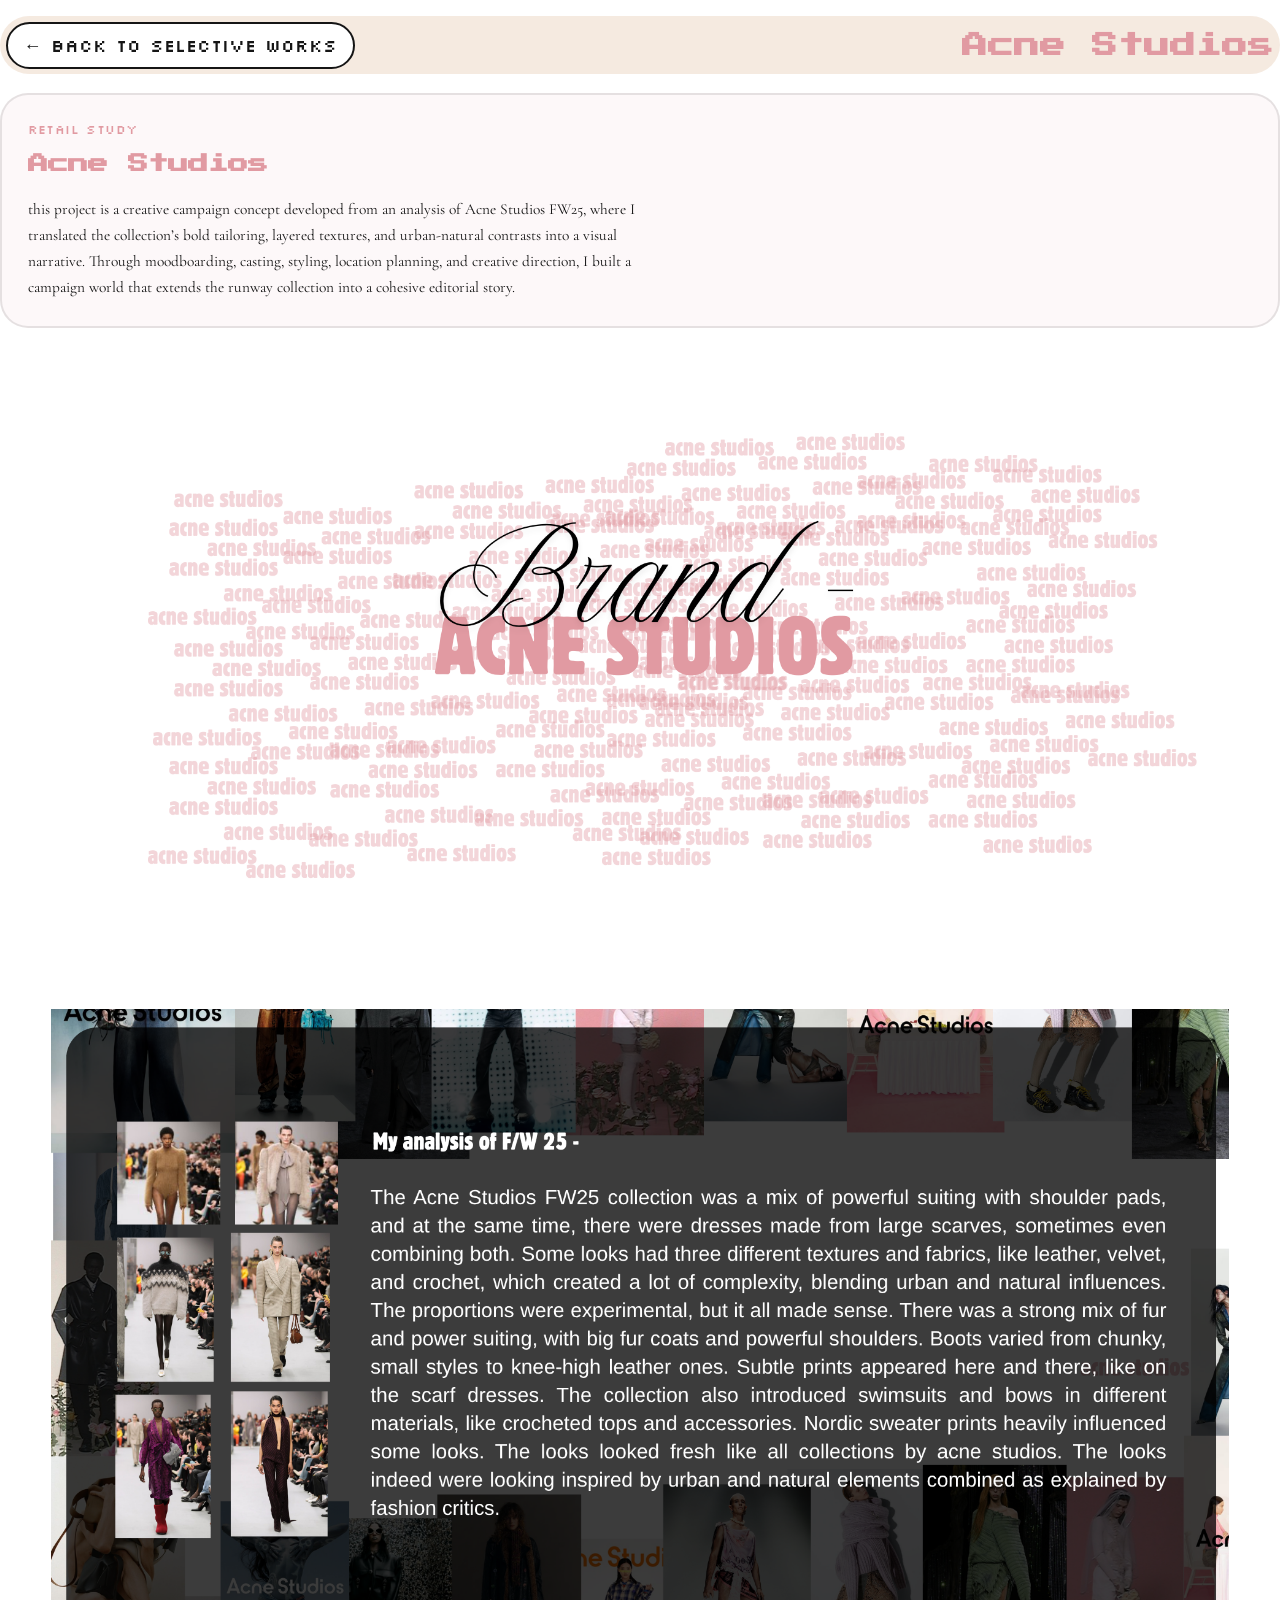
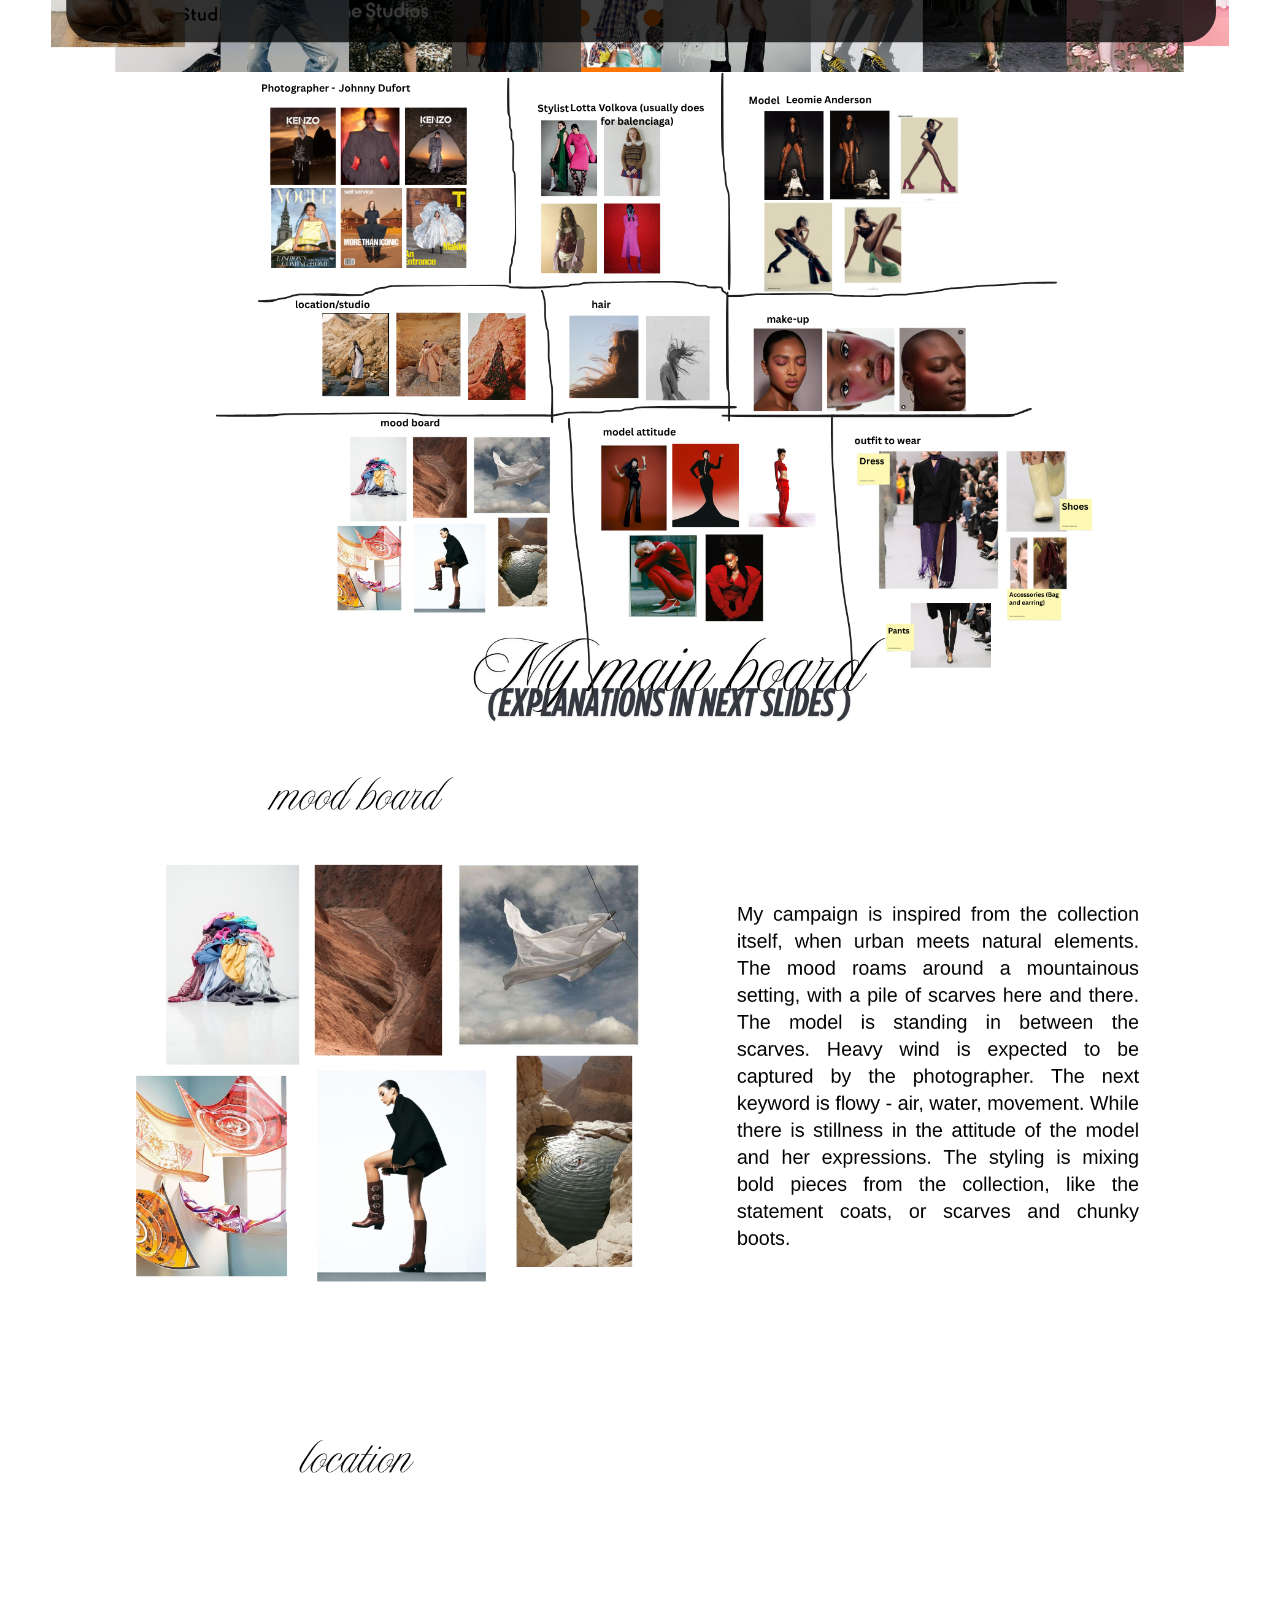
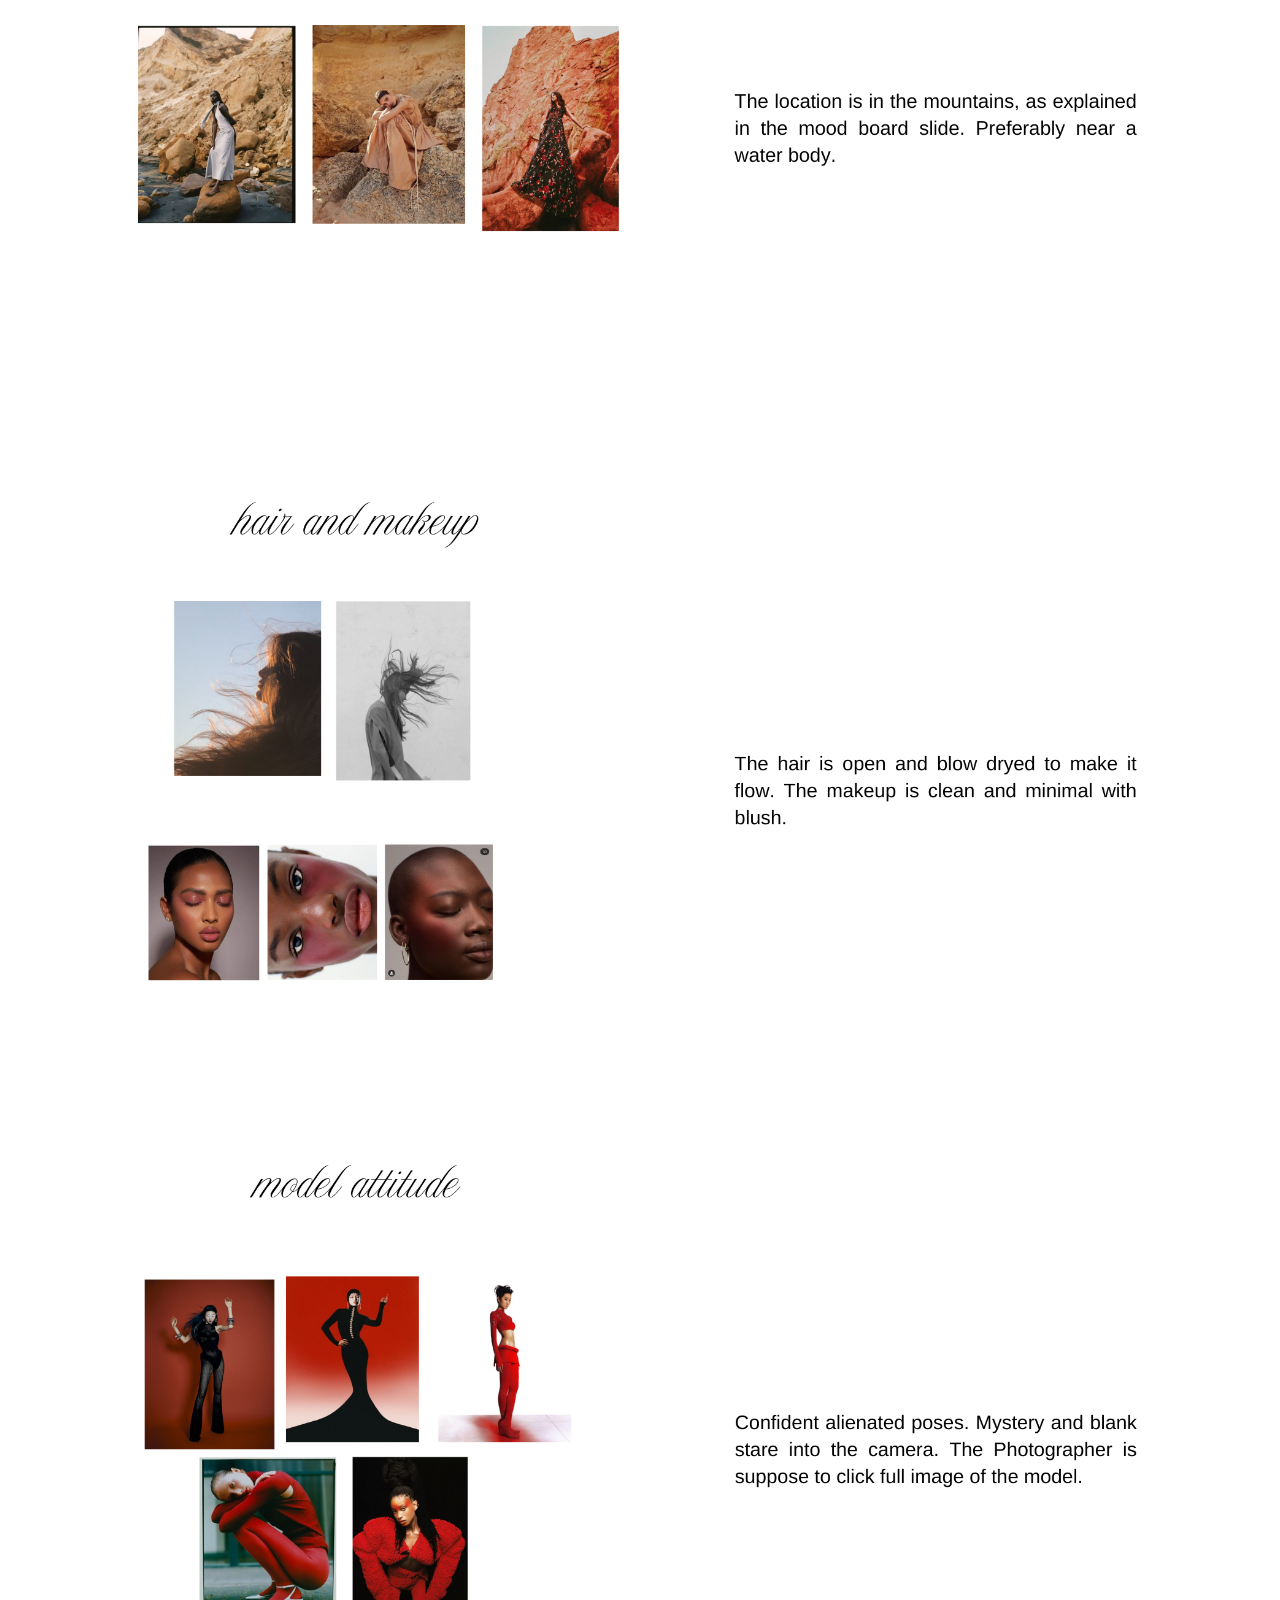
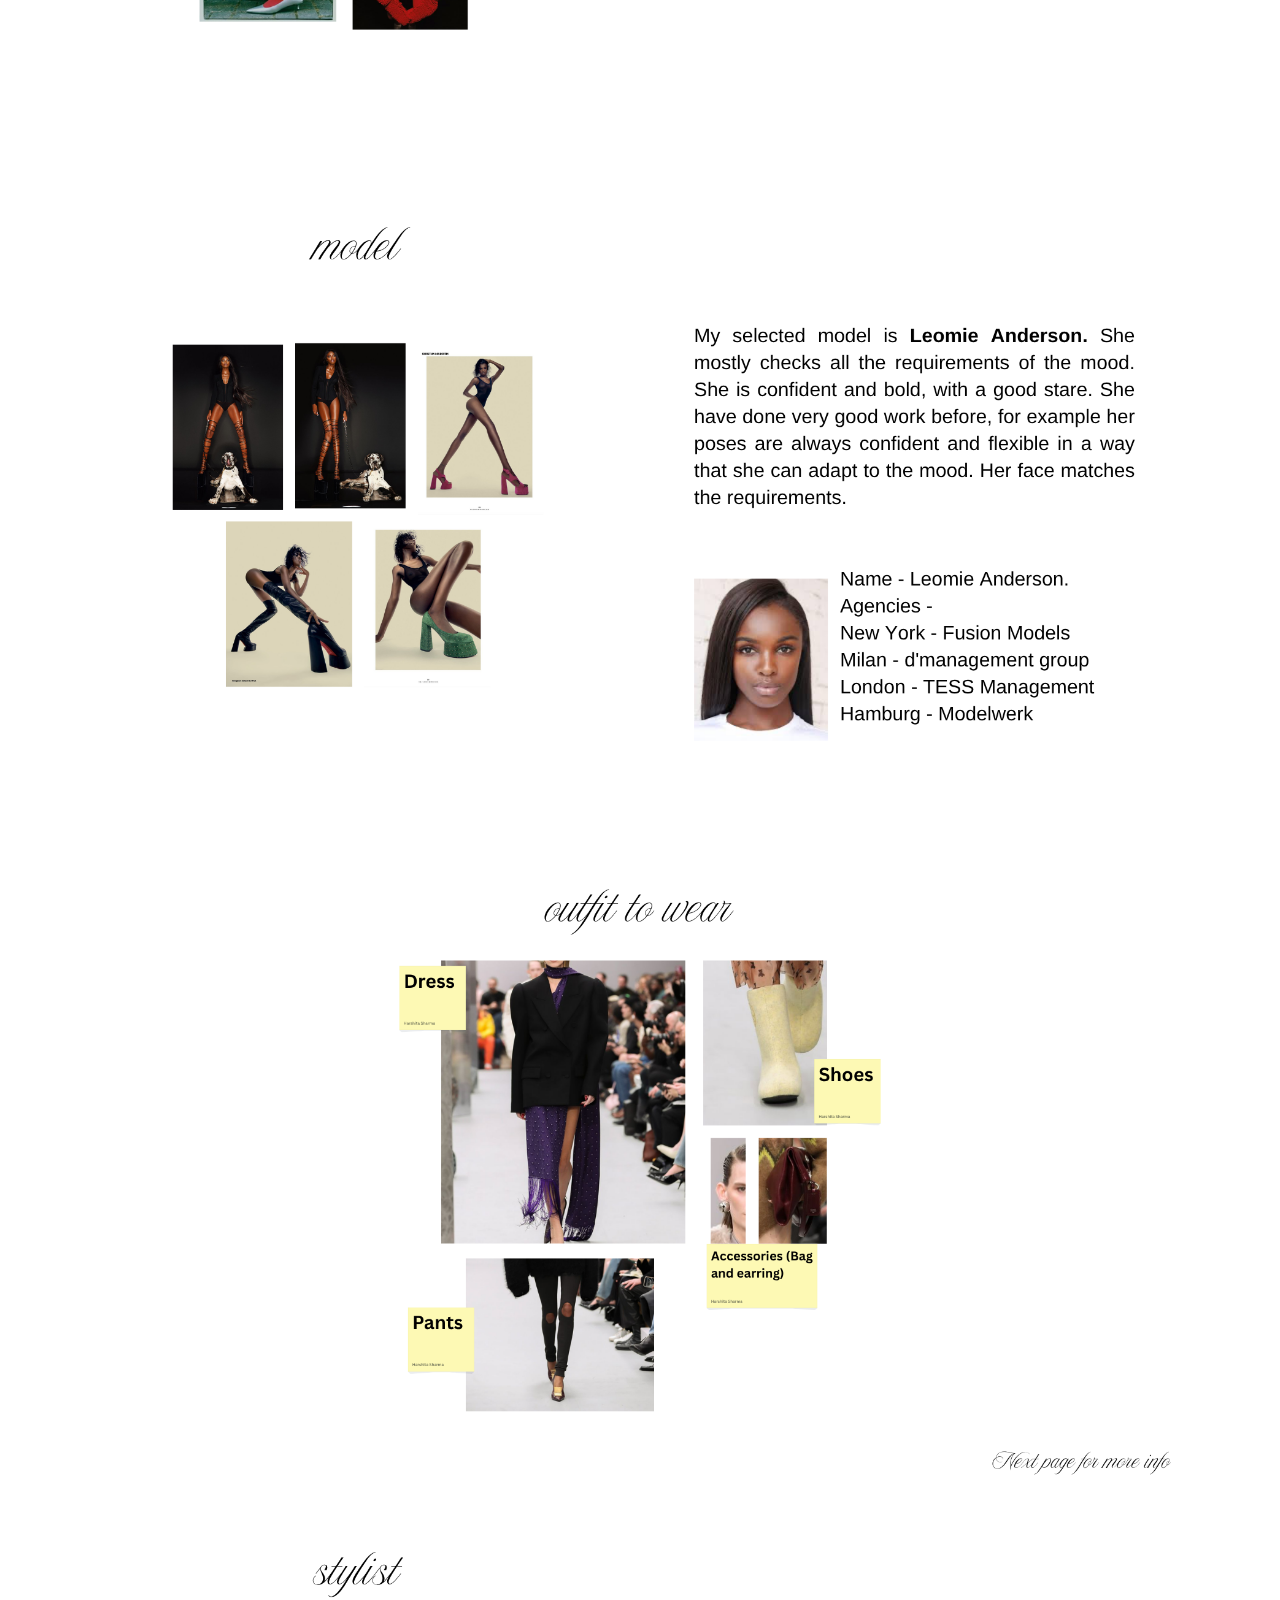
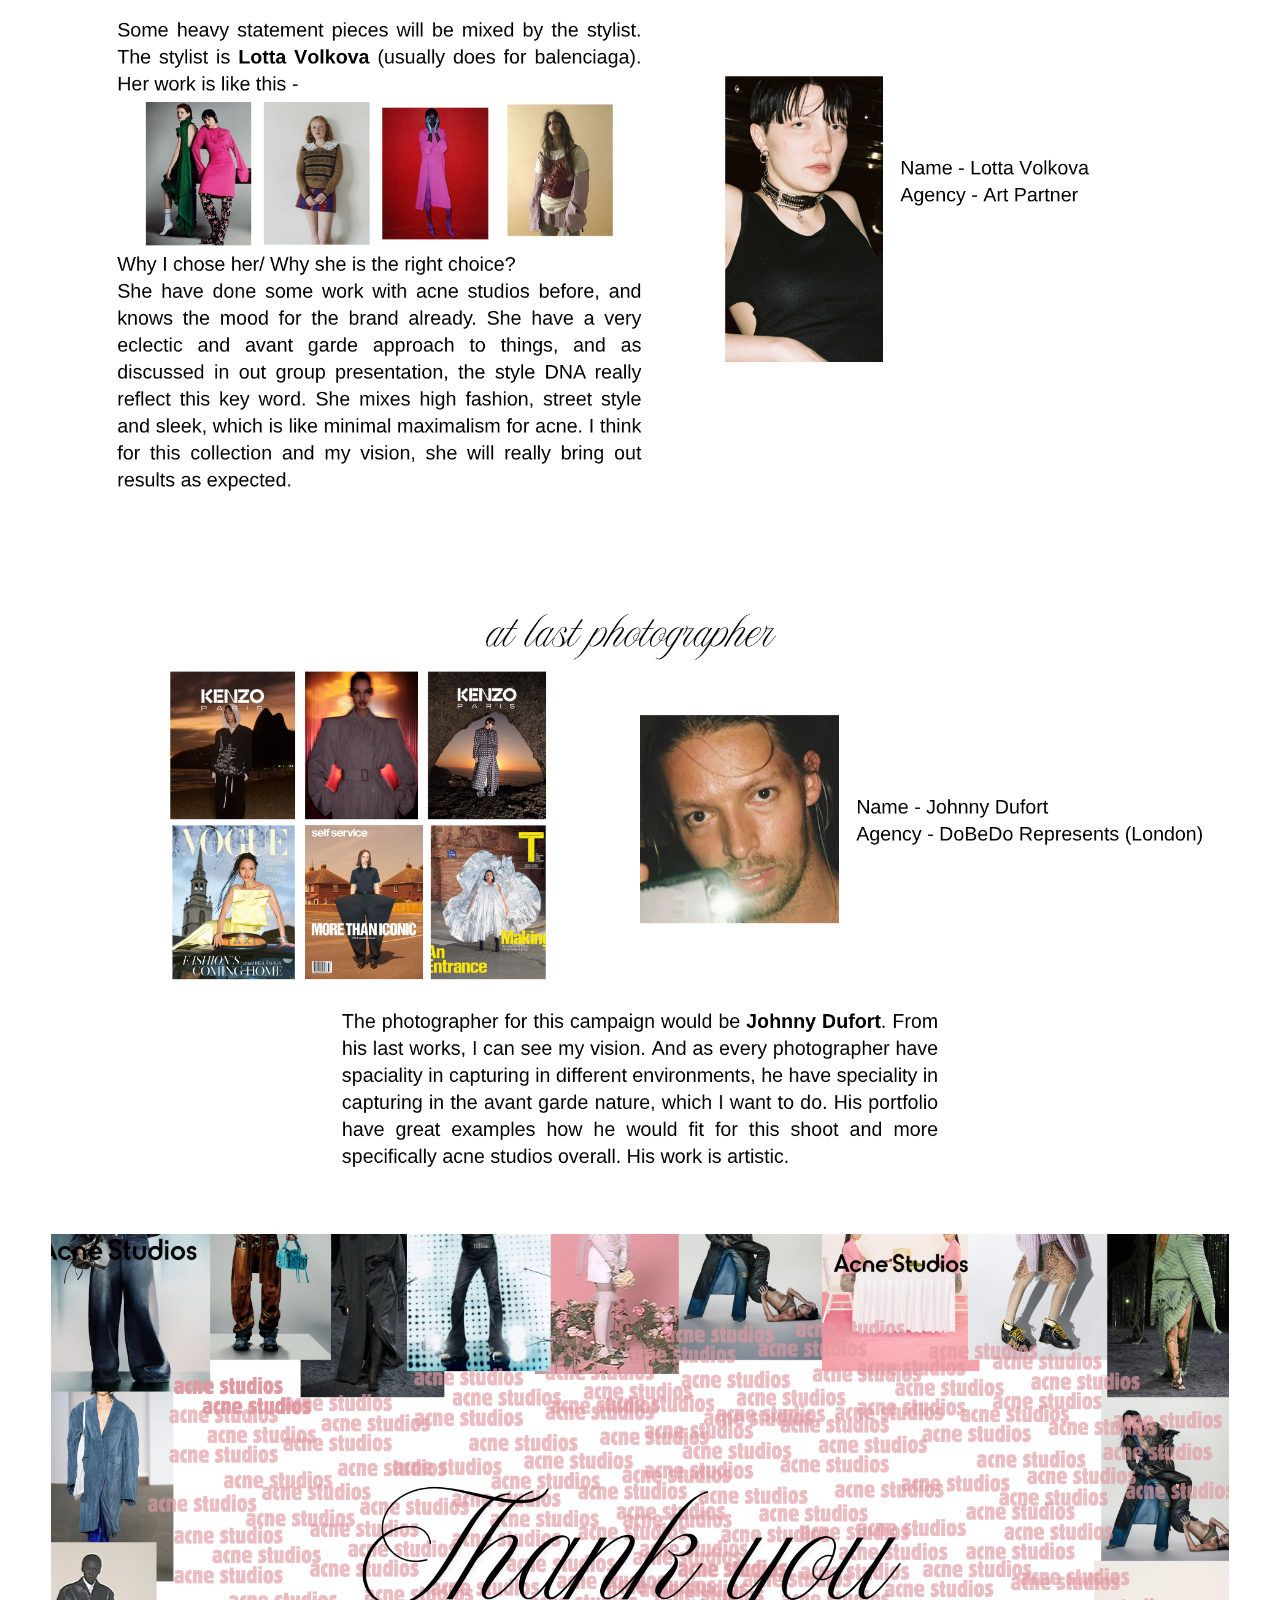
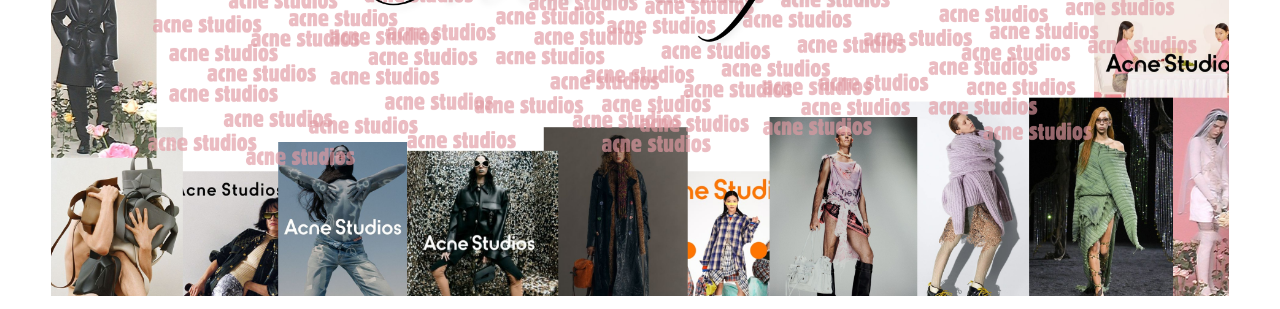
==== acne-studio.html @ fe0b685f "Initial commit — Harshita Sharma portfolio website Co-Authored-By: Claude Sonnet 4.6 <noreply@anthro" ====
<!doctype html>
<html lang="en">
  <head>
    <meta charset="UTF-8" />
    <meta name="viewport" content="width=device-width, initial-scale=1.0" />
    <title>Acne Studios</title>
    <link rel="preconnect" href="https://fonts.googleapis.com" />
    <link rel="preconnect" href="https://fonts.gstatic.com" crossorigin />
    <link
      href="https://fonts.googleapis.com/css2?family=Press+Start+2P&family=Silkscreen:wght@400;700&family=Cormorant+Garamond:ital,wght@0,400;0,600;1,400&display=swap"
      rel="stylesheet"
    />
    <style>
      :root {
        --bg: #ffffff;
        --ink: #141414;
        --accent: #e19aa2;
      }

      * {
        box-sizing: border-box;
      }

      html,
      body {
        margin: 0;
        padding: 0;
        background: var(--bg);
        color: var(--ink);
        scroll-behavior: smooth;
      }

      body {
        font-family: "Cormorant Garamond", Georgia, serif;
        font-size: 18px;
        -webkit-font-smoothing: antialiased;
      }

      .page {
        min-height: 100vh;
        display: flex;
        flex-direction: column;
        padding: 1rem 0 0.8rem;
      }

      .topbar {
        display: flex;
        align-items: center;
        justify-content: space-between;
        gap: 1rem;
        margin-bottom: 0.8rem;
        max-width: 1500px;
        width: 100%;
        align-self: center;
        position: sticky;
        top: 0.75rem;
        z-index: 10;
        padding: 0.35rem;
        border-radius: 999px;
        backdrop-filter: blur(16px);
        background: rgba(241, 226, 213, 0.72);
      }

      .back-link {
        display: inline-block;
        font-family: "Silkscreen", sans-serif;
        text-decoration: none;
        color: #151515;
        border: 2px solid #151515;
        border-radius: 999px;
        padding: 0.6rem 1rem;
        background: #fff;
        transition: transform 160ms ease, box-shadow 160ms ease;
      }

      .back-link:hover,
      .back-link:focus-visible {
        transform: translateY(-2px);
        box-shadow: 0 10px 18px rgba(0, 0, 0, 0.08);
      }

      h1 {
        margin: 0;
        font-family: "Press Start 2P", cursive;
        font-size: clamp(1.2rem, 2vw, 2.2rem);
        color: var(--accent);
      }

      .title-wrap {
        width: 100%;
        max-width: 1500px;
        align-self: center;
        margin: 0.35rem 0 1.2rem;
        padding: clamp(1rem, 2.2vw, 1.6rem);
        border: 2px solid rgba(20, 20, 20, 0.1);
        border-radius: 28px;
        background: rgba(253, 248, 249, 0.9);
      }

      .kicker {
        margin: 0 0 0.8rem;
        font-family: "Silkscreen", sans-serif;
        letter-spacing: 0.03em;
        font-size: 0.82rem;
        color: var(--accent);
      }

      .title-wrap h2 {
        margin: 0;
        font-family: "Press Start 2P", cursive;
        font-size: clamp(1rem, 1.6vw, 1.3rem);
        line-height: 1.45;
        color: var(--accent);
      }

      .summary {
        margin: 1rem 0 0;
        max-width: 90ch;
        font-size: clamp(0.96rem, 1.2vw, 1.08rem);
        line-height: 1.7;
      }

      .gallery-shell {
        width: 100%;
        max-width: 1500px;
        align-self: center;
        padding-inline: clamp(0.8rem, 4vw, 3.4rem);
      }

      .gallery {
        width: 100%;
        display: grid;
        gap: 0;
      }

      .photo-card {
        width: 100%;
        margin: 0;
        border: 0;
        border-radius: 0;
        background: transparent;
        box-shadow: none;
        overflow: hidden;
        padding: 0;
      }

      .photo-card img {
        display: block;
        width: 100%;
        height: auto;
        border-radius: 0;
        object-fit: contain;
        background: transparent;
      }

      .reveal-on-scroll {
        opacity: 0;
        transform: translateY(18px);
        transition:
          opacity 0.72s cubic-bezier(0.22, 1, 0.36, 1),
          transform 0.72s cubic-bezier(0.22, 1, 0.36, 1);
        transition-delay: var(--reveal-delay, 0ms);
      }

      .reveal-on-scroll.is-visible {
        opacity: 1;
        transform: translateY(0);
      }

      @media (prefers-reduced-motion: reduce) {
        .reveal-on-scroll,
        .reveal-on-scroll.is-visible {
          opacity: 1;
          transform: none;
          transition: none;
        }
      }

      @media (max-width: 760px) {
        .page {
          padding: 0.9rem 0 0.6rem;
        }

        .topbar {
          flex-direction: column;
          align-items: flex-start;
          position: static;
          border-radius: 28px;
          margin-inline: 0.9rem;
        }

        .title-wrap {
          margin-inline: 0.9rem;
        }

        .gallery-shell {
          padding-inline: 0.9rem;
        }
      }
    </style>
    <script>if(window.self!==window.top){document.write('<style>.topbar,.back-link{display:none!important}</style>');}</script>
  </head>
  <body>
    <main class="page">
      <div class="topbar">
        <a class="back-link" href="selective-works.html">← Back to Selective works</a>
        <h1>Acne Studios</h1>
      </div>

      <section class="title-wrap" aria-label="Project description">
        <p class="kicker">RETAIL STUDY</p>
        <h2>Acne Studios</h2>
        <p class="summary">
          this project is a creative campaign concept developed from an analysis of Acne Studios FW25,
          where I translated the collection’s bold tailoring, layered textures, and urban-natural
          contrasts into a visual narrative. Through moodboarding, casting, styling, location planning,
          and creative direction, I built a campaign world that extends the runway collection into a
          cohesive editorial story.
        </p>
      </section>

      <section class="gallery-shell" aria-label="Acne Studios image sequence">
        <div class="gallery" id="gallery"></div>
      </section>
    </main>

    <script>
      const imageFiles = [
        "2.png",
        "3.png",
        "4.png",
        "5.png",
        "6.png",
        "7.png",
        "8.png",
        "9.png",
        "10.png",
        "11.png",
        "12.png",
        "13.png"
      ];

      const gallery = document.getElementById("gallery");

      imageFiles.forEach((fileName) => {
        const figure = document.createElement("figure");
        figure.className = "photo-card";

        const img = document.createElement("img");
        img.loading = "lazy";
        img.decoding = "async";
        img.src = `acne studios/${fileName}`;
        img.alt = `Acne Studios ${fileName.replace(/\.png$/i, "")}`;

        figure.appendChild(img);
        gallery.appendChild(figure);
      });

      const revealTargets = document.querySelectorAll(".title-wrap, .photo-card");
      revealTargets.forEach((el, index) => {
        el.classList.add("reveal-on-scroll");
        el.style.setProperty("--reveal-delay", `${(index % 5) * 55}ms`);
      });

      const revealInView = () => {
        const viewTop = window.innerHeight * 0.08;
        const viewBottom = window.innerHeight * 0.9;
        revealTargets.forEach((el) => {
          if (el.classList.contains("is-visible")) return;
          const rect = el.getBoundingClientRect();
          if (rect.top <= viewBottom && rect.bottom >= viewTop) {
            el.classList.add("is-visible");
          }
        });
      };

      if (!("IntersectionObserver" in window)) {
        revealTargets.forEach((el) => el.classList.add("is-visible"));
      } else {
        const observer = new IntersectionObserver(
          (entries) => {
            entries.forEach((entry) => {
              if (!entry.isIntersecting) return;
              entry.target.classList.add("is-visible");
              observer.unobserve(entry.target);
            });
          },
          {
            rootMargin: "0px 0px -12% 0px",
            threshold: 0.12,
          }
        );

        revealTargets.forEach((el) => observer.observe(el));
      }

      window.addEventListener("scroll", revealInView, { passive: true });
      window.addEventListener("resize", revealInView);
      window.addEventListener("load", revealInView);
      requestAnimationFrame(revealInView);
    </script>
  </body>
</html>
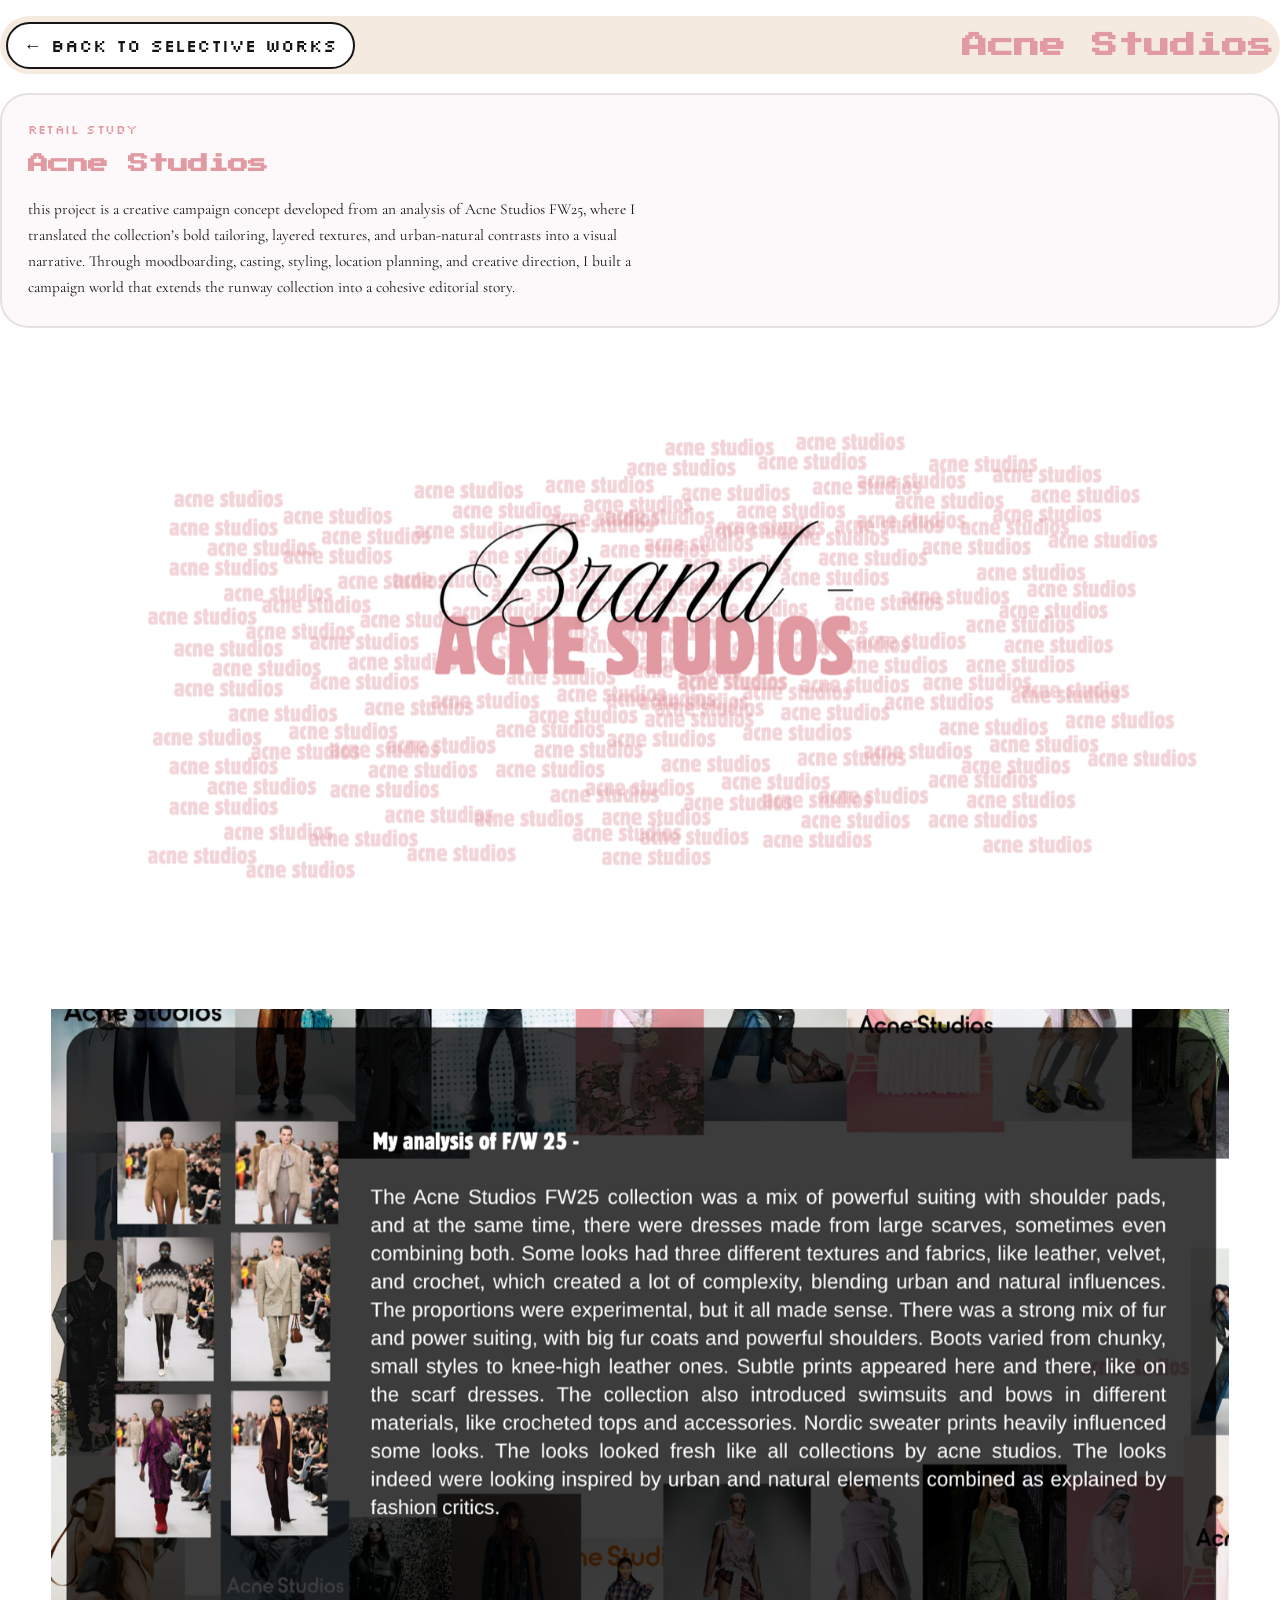
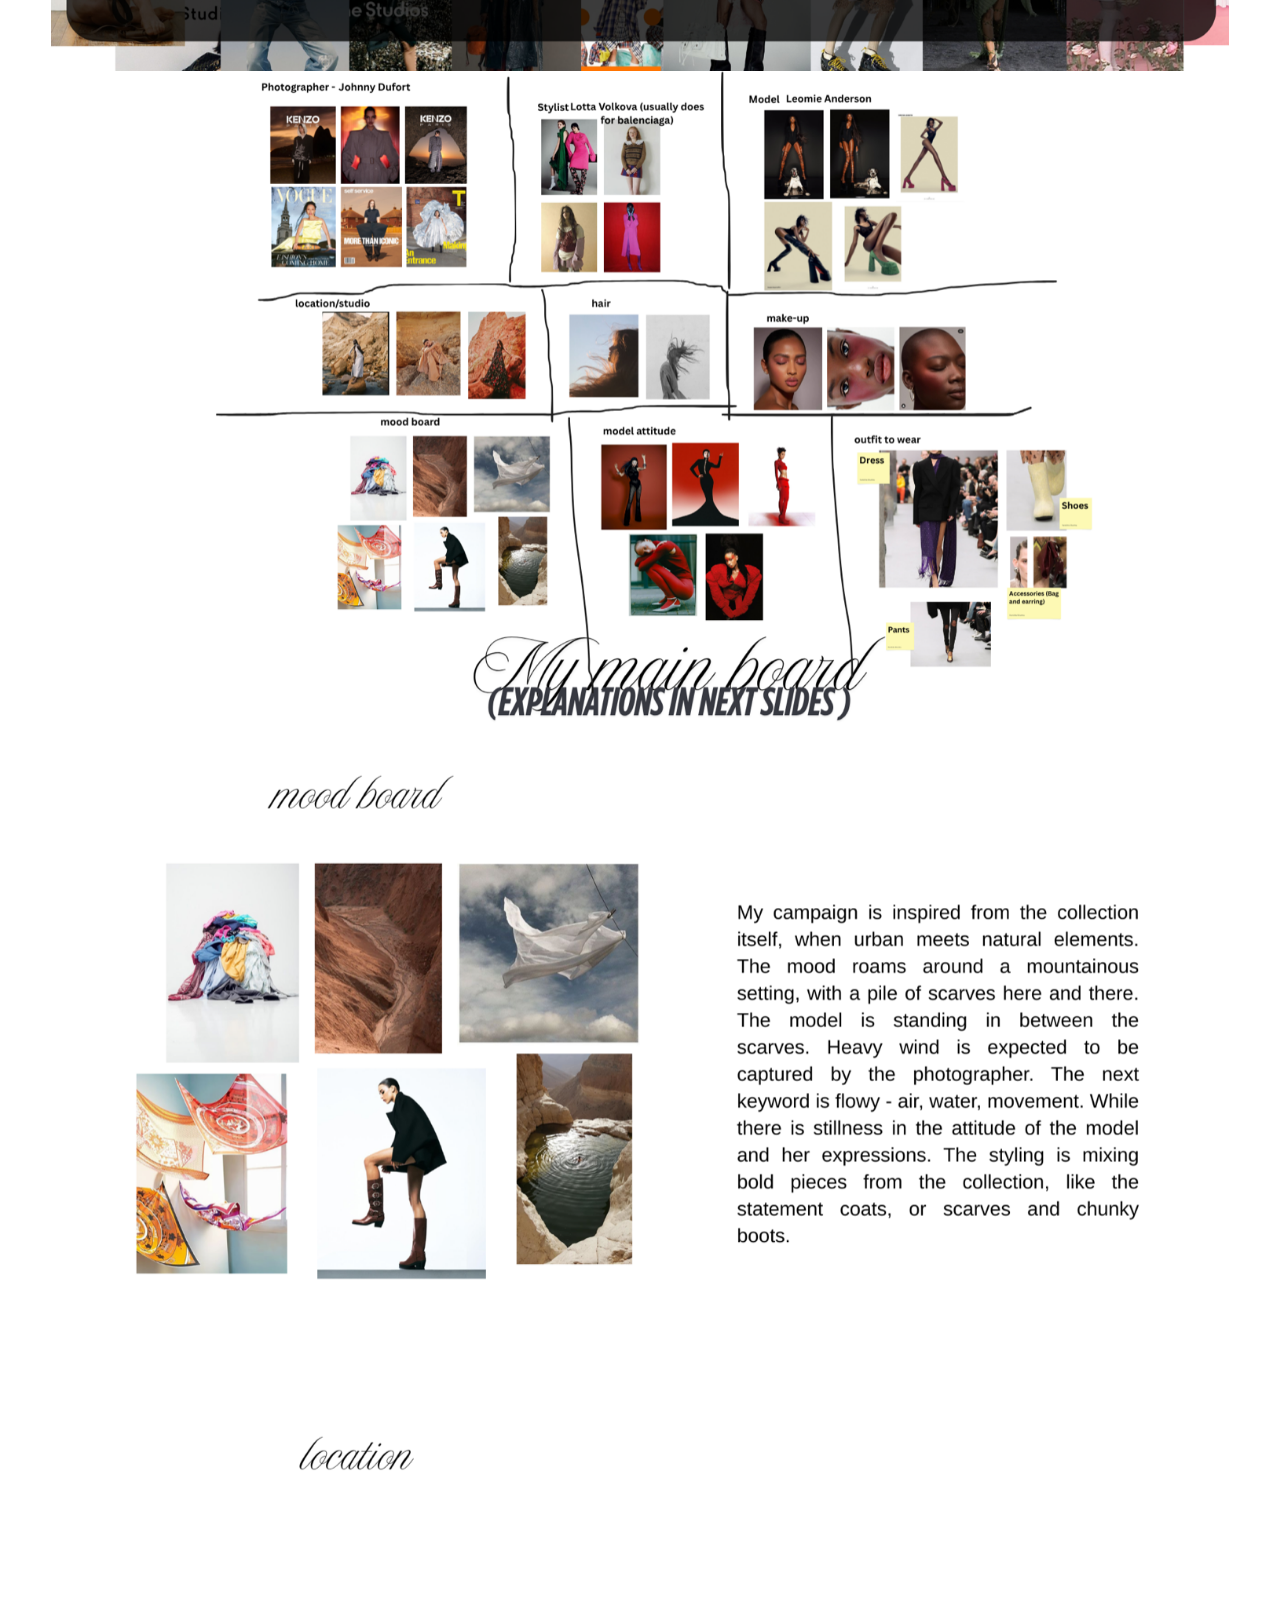
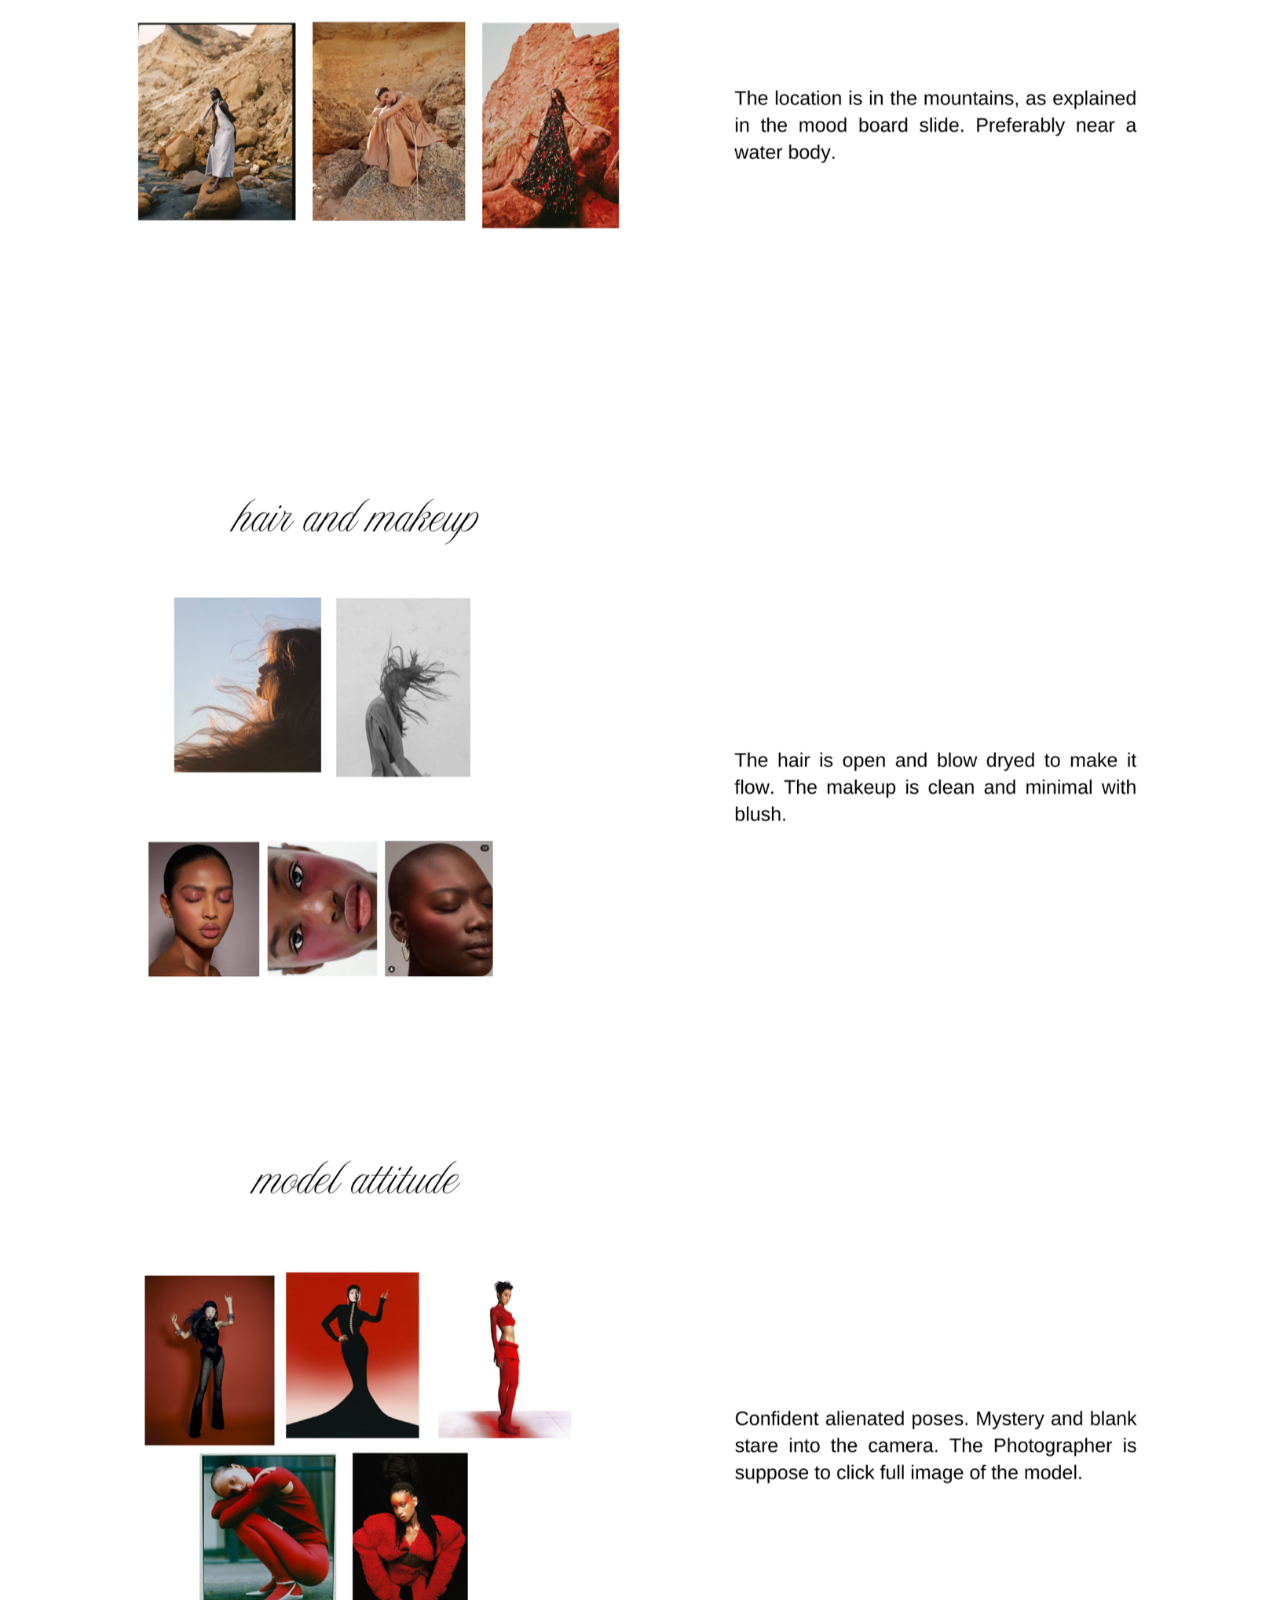
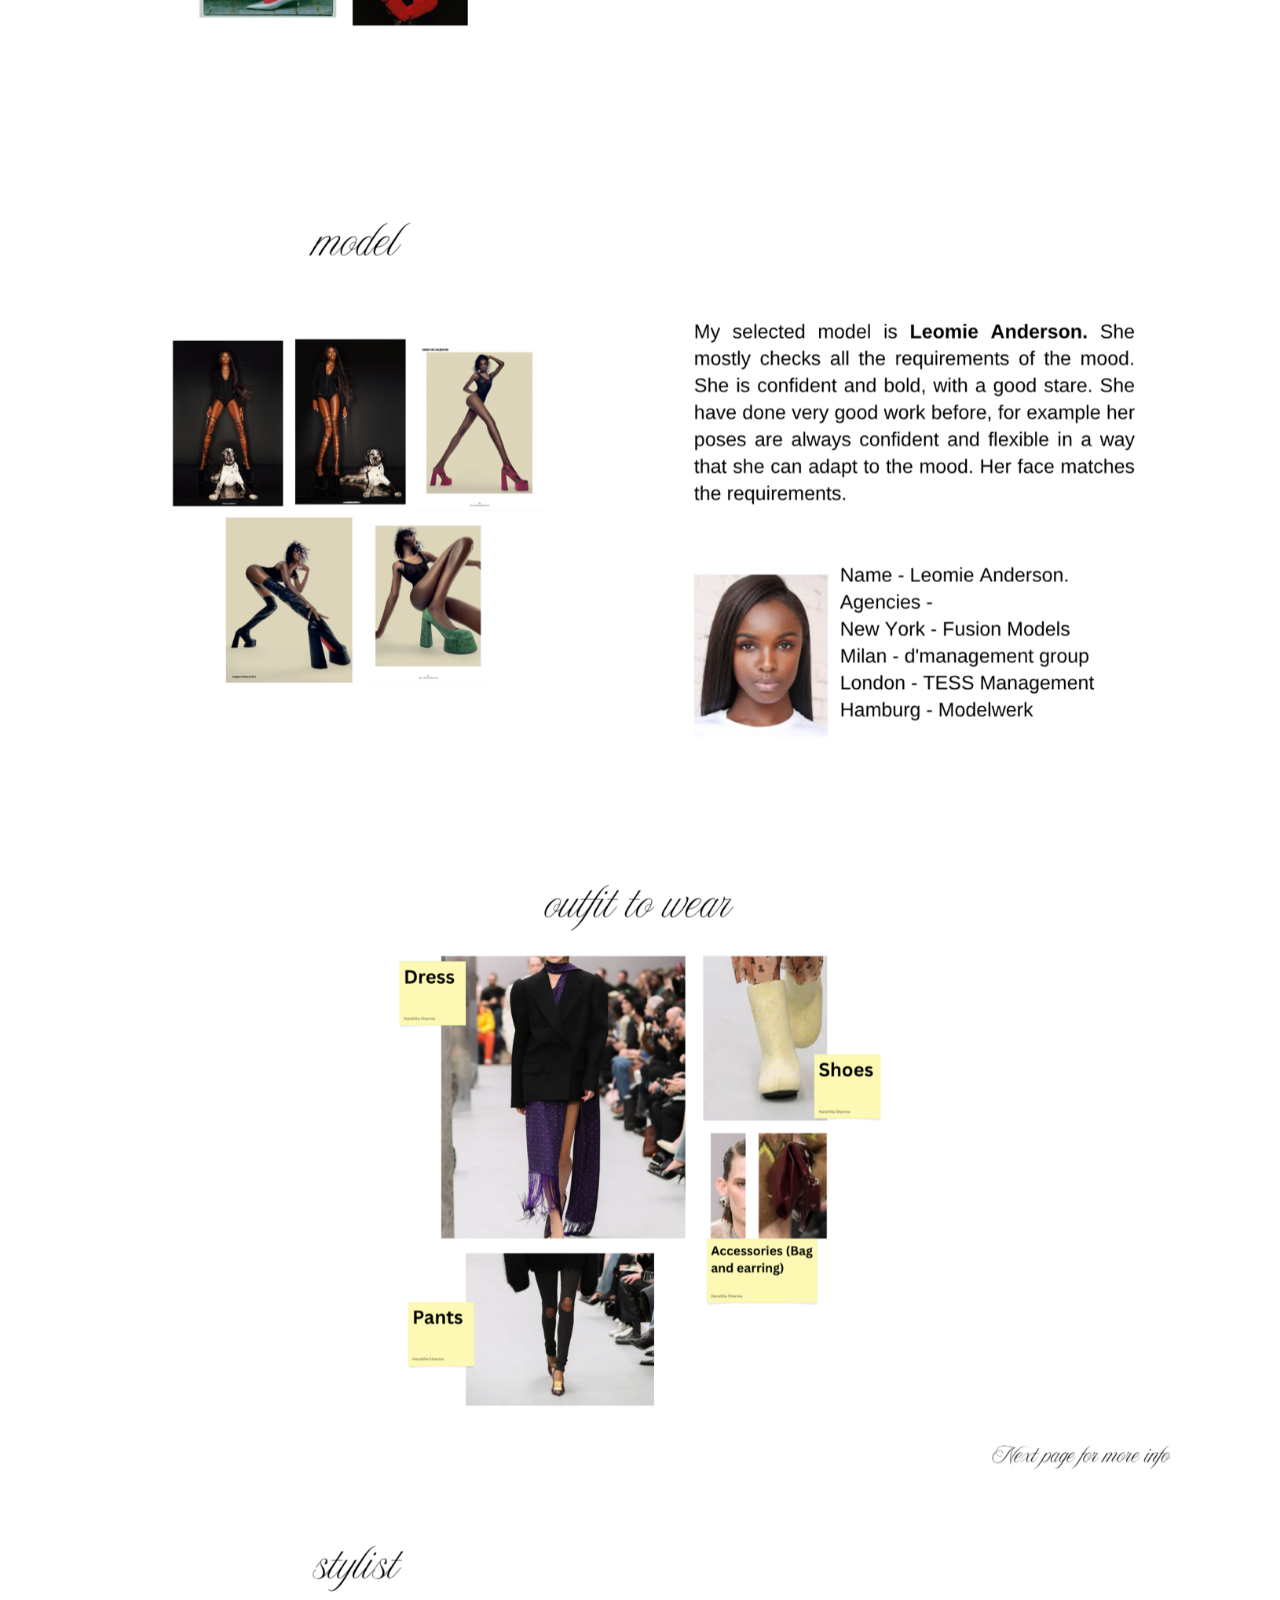
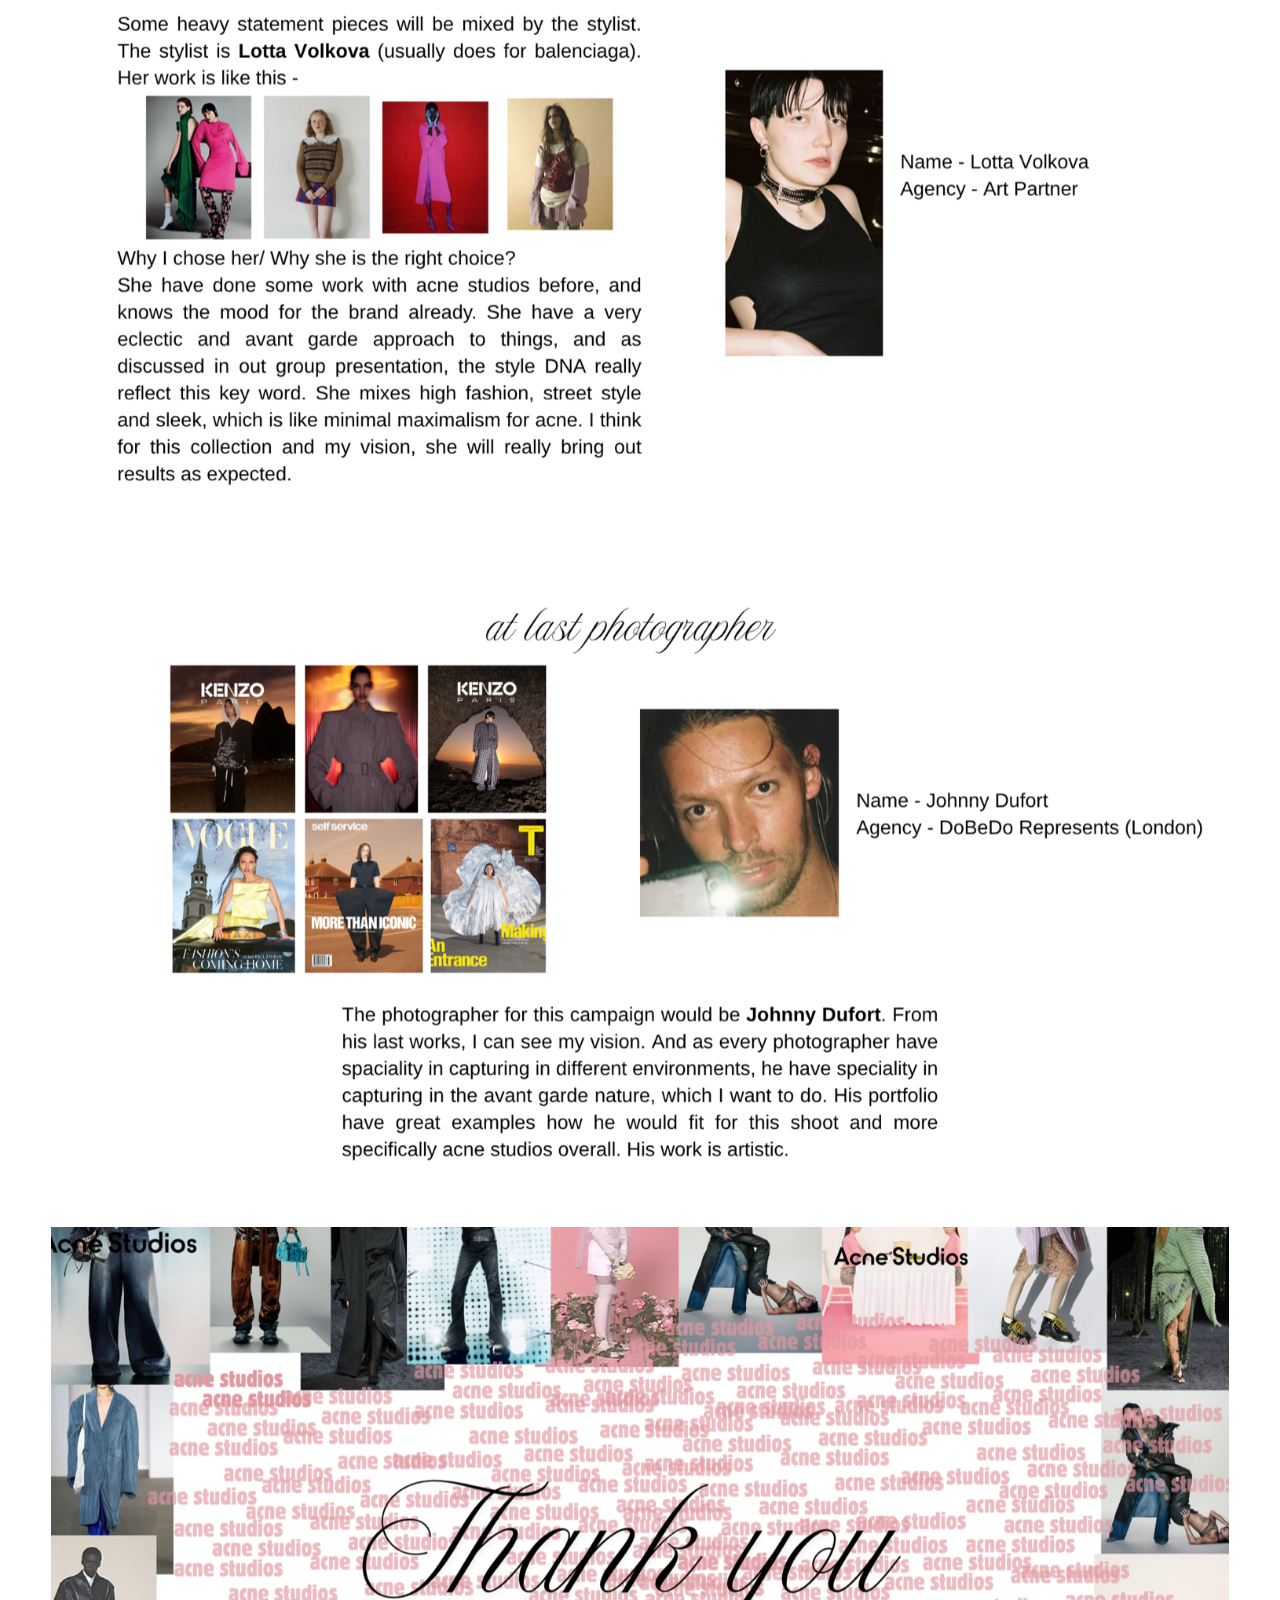
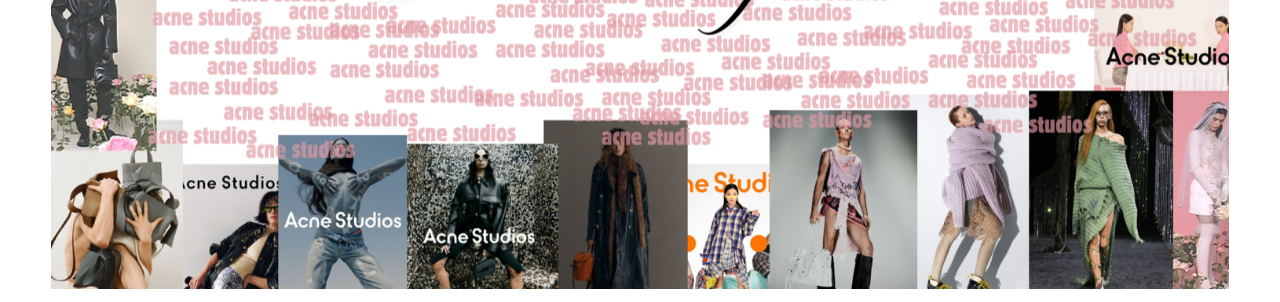
==== commit 010b82ba: "clarity addition ms clarity addition to new format" ====
--- a/acne-studio.html
+++ b/acne-studio.html
@@ -1,6 +1,14 @@
 <!doctype html>
 <html lang="en">
   <head>
+<script type="text/javascript">
+    (function(c,l,a,r,i,t,y){
+        c[a]=c[a]||function(){(c[a].q=c[a].q||[]).push(arguments)};
+        t=l.createElement(r);t.async=1;t.src="https://www.clarity.ms/tag/"+i;
+        y=l.getElementsByTagName(r)[0];y.parentNode.insertBefore(t,y);
+    })(window, document, "clarity", "script", "yns14j9r4y");
+</script>
+
     <meta charset="UTF-8" />
     <meta name="viewport" content="width=device-width, initial-scale=1.0" />
     <title>Acne Studios</title>
